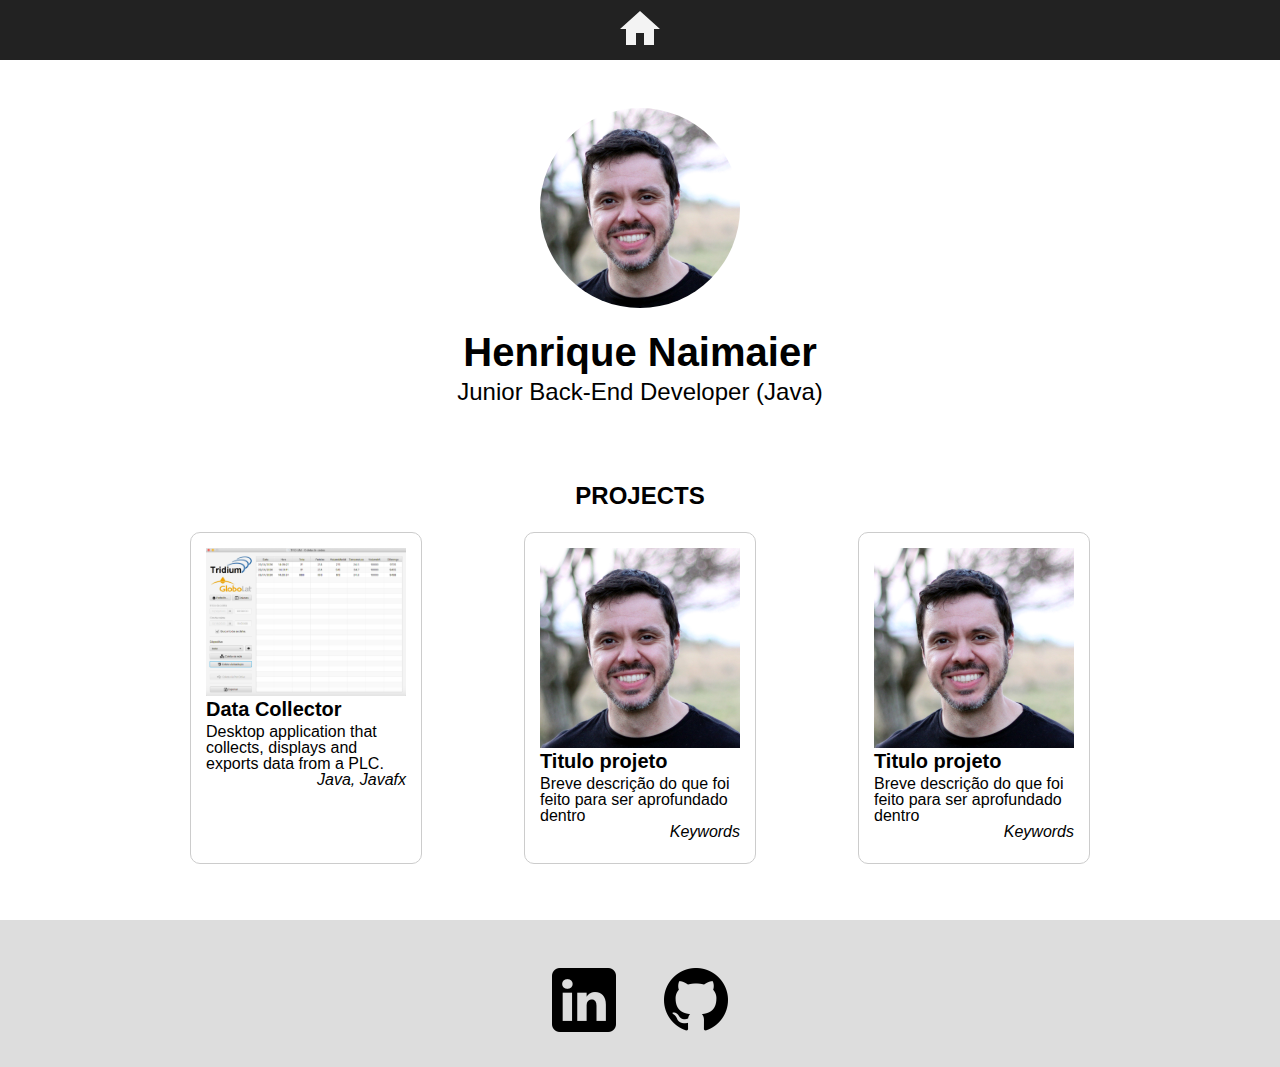
==== index.html @ f306fa06 "Rewrite alt image properties" ====
<!DOCTYPE html>
<html lang="en">
<head>
    <meta charset="UTF-8">
    <meta http-equiv="X-UA-Compatible" content="IE=edge">
    <meta name="viewport" content="width=device-width, initial-scale=1.0">
    <title>Henrique Naimaier</title>
    <link rel="stylesheet" href="css/reset.css">
    <link rel="stylesheet" href="css/base.css">
    <link rel="stylesheet" href="css/index.css">
</head>
<body>
    <nav class="navigation container">
        <ul>
            <li>
                <a href="index.html">
                    <img src="img/iconfinder_home_326656.svg" alt="Home link" class="navigation-icon">
                </a>
            </li>
        </ul>
    </nav>
    
    <main>
        <section class="profile container">
            <img id="profile__pic" src="img/IMG_0506.JPG" alt="My Picture" height="200px" width="200px">
            <h1 class="profile__title">Henrique Naimaier</h1>
            <p class="profile__subtitle">Junior Back-End Developer (Java)</p>
        </section>
        <section class="projects container">
            <h2 class="projects__title">PROJECTS</h2>
            <ul class="projects__project-list">
                <li>
                    <a href="coletor.html" class="projects__project-item">
                        <img src="img/collector/coletor.png" alt="Imagem projeto" class="projects__project-image">
                        <h3 class="projects__project-title">Data Collector</h3>
                        <p class="projects__project-text">Desktop application that collects, displays and exports data from a PLC.</p>
                        <p class="projects__project-keywords">Java, Javafx</p>
                    </a>
                </li>
                <li>
                    <a href="#" class="projects__project-item">
                        <img src="img/IMG_0506.JPG" alt="Imagem projeto" width="200px" height="200px">
                        <h3 class="projects__project-title">Titulo projeto</h3>
                        <p class="projects__project-text">Breve descrição do que foi feito para ser aprofundado dentro</p>
                        <p class="projects__project-keywords">Keywords</p>
                    </a>
                </li>
                <li>
                    <a href="#" class="projects__project-item">
                        <img src="img/IMG_0506.JPG" alt="Imagem projeto" width="200px" height="200px">
                        <h3 class="projects__project-title">Titulo projeto</h3>
                        <p class="projects__project-text">Breve descrição do que foi feito para ser aprofundado dentro</p>
                        <p class="projects__project-keywords">Keywords</p>
                    </a>
                </li>
            </ul>
        </section>
    </main>

    <footer class="footer container">
        <ul class="footer__social-links">
            <li>
                <a href="https://www.linkedin.com/in/naimaier/" class="footer__social-item">
                    <img src="img/iconfinder_Rounded_Linkedin2_svg_5282542-64.png" alt="LinkedIn link">
                </a>
            </li>
            <li>
                <a href="https://github.com/naimaier" class="footer__social-item">
                    <img src="img/iconfinder_mark-github_298822-64.png" alt="Github link">
                </a>
            </li>
        </ul>
    </footer>
</body>
</html>
---- css/base.css ----
body {
    font-family: 'Open Sans', sans-serif;
}

.container {
    padding-left: 6%;
    padding-right: 6%;
}

.navigation {
    background-color: #222; 
    height: 60px;
    text-align: center;
}

.navigation-icon {
    width: 40px; 
    margin-top: 10px; 
    opacity: 95%;
}

.footer {
    display: flex;
    flex-direction: column;
    align-items: center;
    background-color: #DDD;

    padding-top: 3rem;
    padding-bottom: 2rem;
}

.footer__social-links {
    display: flex;
}

.footer__social-item {
    padding: 1.5rem;
}

@media screen and (min-width: 1024px) {
    .container {
        padding-left: calc((100% - 900px) / 2);
        padding-right: calc((100% - 900px) / 2);
    }
}
---- css/index.css ----
.profile {
    padding-top: 3rem;
    padding-bottom: 2rem;
}

#profile__pic {
    border-radius: 50%;
    display: block;
    margin-left: auto;
    margin-right: auto;
}

.profile__title {
    text-align: center;
    font-size: 2.5rem;
    font-weight: bold;

    margin-top: 1.5rem;
}

.profile__subtitle {
    text-align: center;
    font-size: 1.5rem;
    font-weight: 300;
    margin-top: 0.5rem;
}

.projects {
    padding-top: 3rem;
    padding-bottom: 2rem;
}

.projects__title {
    text-align: center;
    font-size: 1.5rem;
    font-weight: bold;
    margin-bottom: 1.5rem;
}

.projects__project-list {
    display: flex;
    flex-direction: column;
    align-items: center;
}

.projects__project-item {
    display: block;
    border: 1px solid #ccc;
    border-radius: 10px;
    padding: 15px;
    margin-bottom: 1.5rem;

    width: 200px;
    height: 300px;
}

.projects__project-image {
    max-width: 200px;
    max-height: 200px;
}

.projects__project-title {
    font-size: 1.25rem;
    font-weight: bold;
}

.projects__project-text {
    font-size: 1rem;
    font-weight: 200;
    margin-top: 0.3rem;
}

.projects__project-keywords {
    font-size: 1rem;
    font-weight: 200;
    font-style: italic;
    text-align: right;
}

@media screen and (min-width: 1024px) {
    .projects__project-list {
        flex-direction: row;
        justify-content: space-between;
        align-items: flex-end;
    }
}
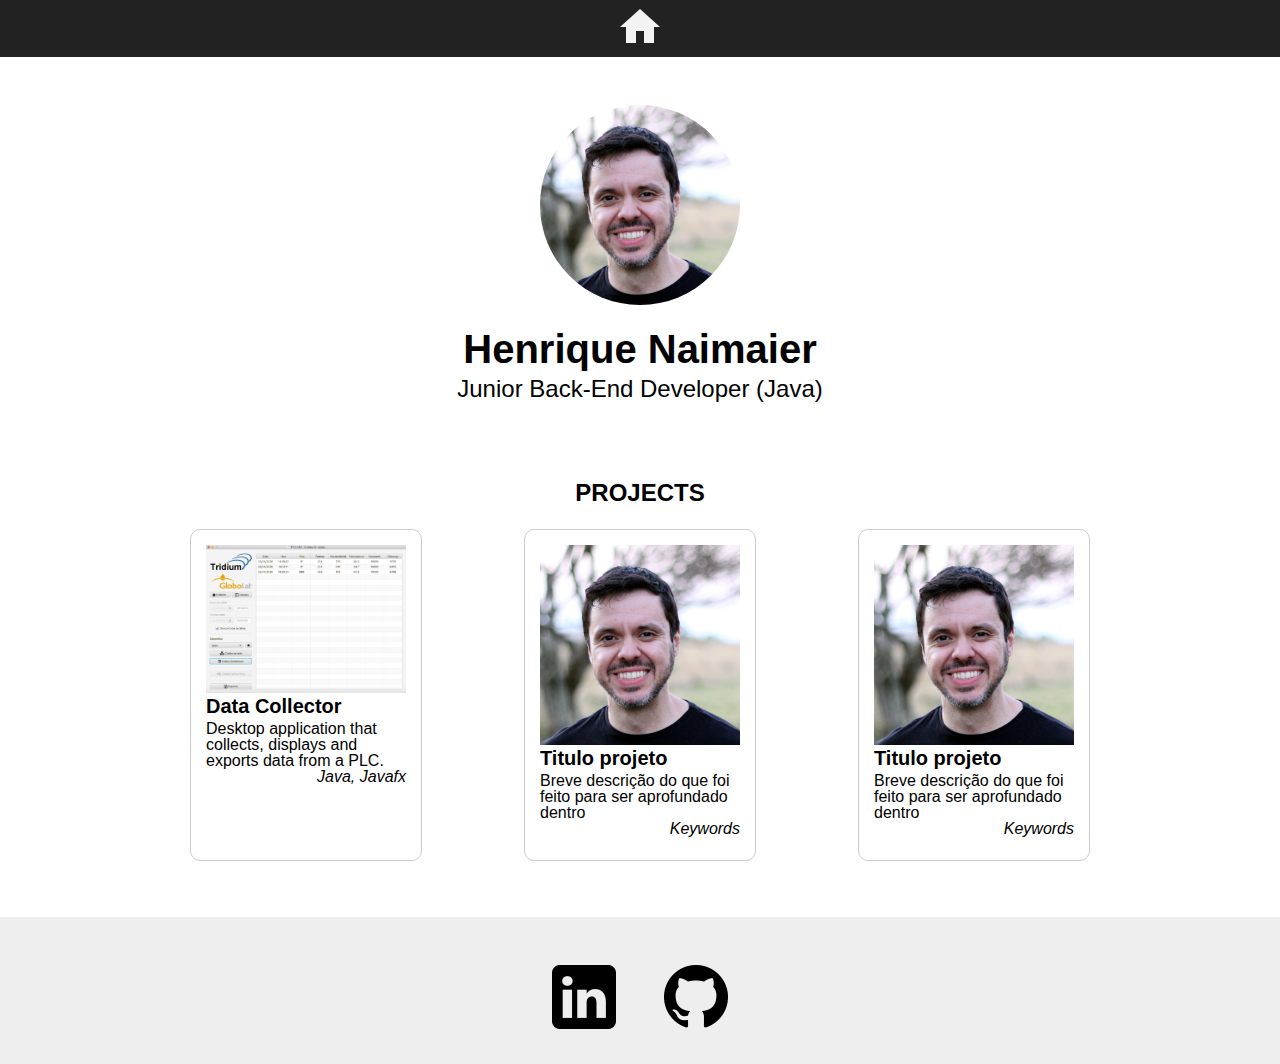
==== commit dc494ed3: "Include header tag and some style changes" ====
--- a/index.html
+++ b/index.html
@@ -10,15 +10,17 @@
     <link rel="stylesheet" href="css/index.css">
 </head>
 <body>
-    <nav class="navigation container">
-        <ul>
-            <li>
-                <a href="index.html">
-                    <img src="img/iconfinder_home_326656.svg" alt="Home link" class="navigation-icon">
-                </a>
-            </li>
-        </ul>
-    </nav>
+    <header class="header container">
+        <nav class="header__navigation">
+            <ul>
+                <li>
+                    <a href="index.html">
+                        <img src="img/iconfinder_home_326656.svg" alt="Home link" class="header__nav-icon">
+                    </a>
+                </li>
+            </ul>
+        </nav>
+    </header>
     
     <main>
         <section class="profile container">
--- a/css/base.css
+++ b/css/base.css
@@ -1,5 +1,9 @@
 body {
     font-family: 'Open Sans', sans-serif;
+}
+
+i {
+    font-style: italic;
 }
 
 .container {
@@ -7,15 +11,18 @@
     padding-right: 6%;
 }
 
-.navigation {
-    background-color: #222; 
-    height: 60px;
+.header {
+    background-color: #222;
+    padding-top: .5rem;
+    padding-bottom: .5rem;
+}
+
+.header__navigation {
     text-align: center;
 }
 
-.navigation-icon {
-    width: 40px; 
-    margin-top: 10px; 
+.header__nav-icon {
+    width: 40px;  
     opacity: 95%;
 }
 
@@ -23,7 +30,7 @@
     display: flex;
     flex-direction: column;
     align-items: center;
-    background-color: #DDD;
+    background-color: #EEE;
 
     padding-top: 3rem;
     padding-bottom: 2rem;
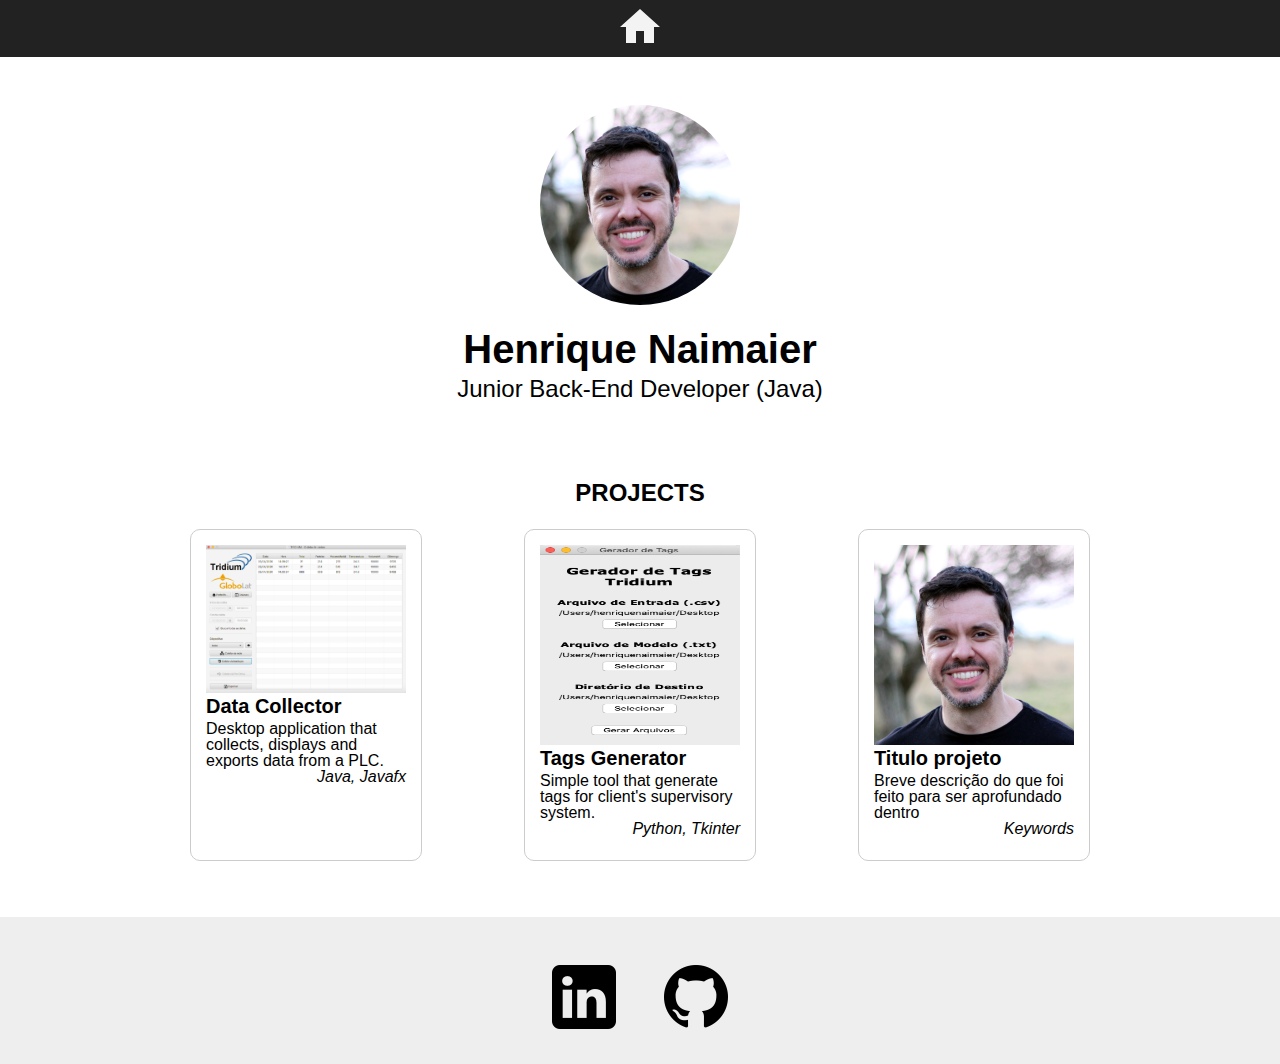
==== commit 8747b569: "Added Tags Generator project" ====
--- a/index.html
+++ b/index.html
@@ -33,18 +33,18 @@
             <ul class="projects__project-list">
                 <li>
                     <a href="coletor.html" class="projects__project-item">
-                        <img src="img/collector/coletor.png" alt="Imagem projeto" class="projects__project-image">
+                        <img src="img/collector/coletor.png" alt="Data Collector Screenshot" class="projects__project-image">
                         <h3 class="projects__project-title">Data Collector</h3>
                         <p class="projects__project-text">Desktop application that collects, displays and exports data from a PLC.</p>
                         <p class="projects__project-keywords">Java, Javafx</p>
                     </a>
                 </li>
                 <li>
-                    <a href="#" class="projects__project-item">
-                        <img src="img/IMG_0506.JPG" alt="Imagem projeto" width="200px" height="200px">
-                        <h3 class="projects__project-title">Titulo projeto</h3>
-                        <p class="projects__project-text">Breve descrição do que foi feito para ser aprofundado dentro</p>
-                        <p class="projects__project-keywords">Keywords</p>
+                    <a href="tags-generator.html" class="projects__project-item">
+                        <img src="img/tags-generator/tags-generator-screenshot.png" alt="Tags Generator Screenshot" width="200px" height="200px">
+                        <h3 class="projects__project-title">Tags Generator</h3>
+                        <p class="projects__project-text">Simple tool that generate tags for client's supervisory system.</p>
+                        <p class="projects__project-keywords">Python, Tkinter</p>
                     </a>
                 </li>
                 <li>
--- a/css/base.css
+++ b/css/base.css
@@ -4,6 +4,10 @@
 
 i {
     font-style: italic;
+}
+
+b {
+    font-weight: bold;
 }
 
 .container {
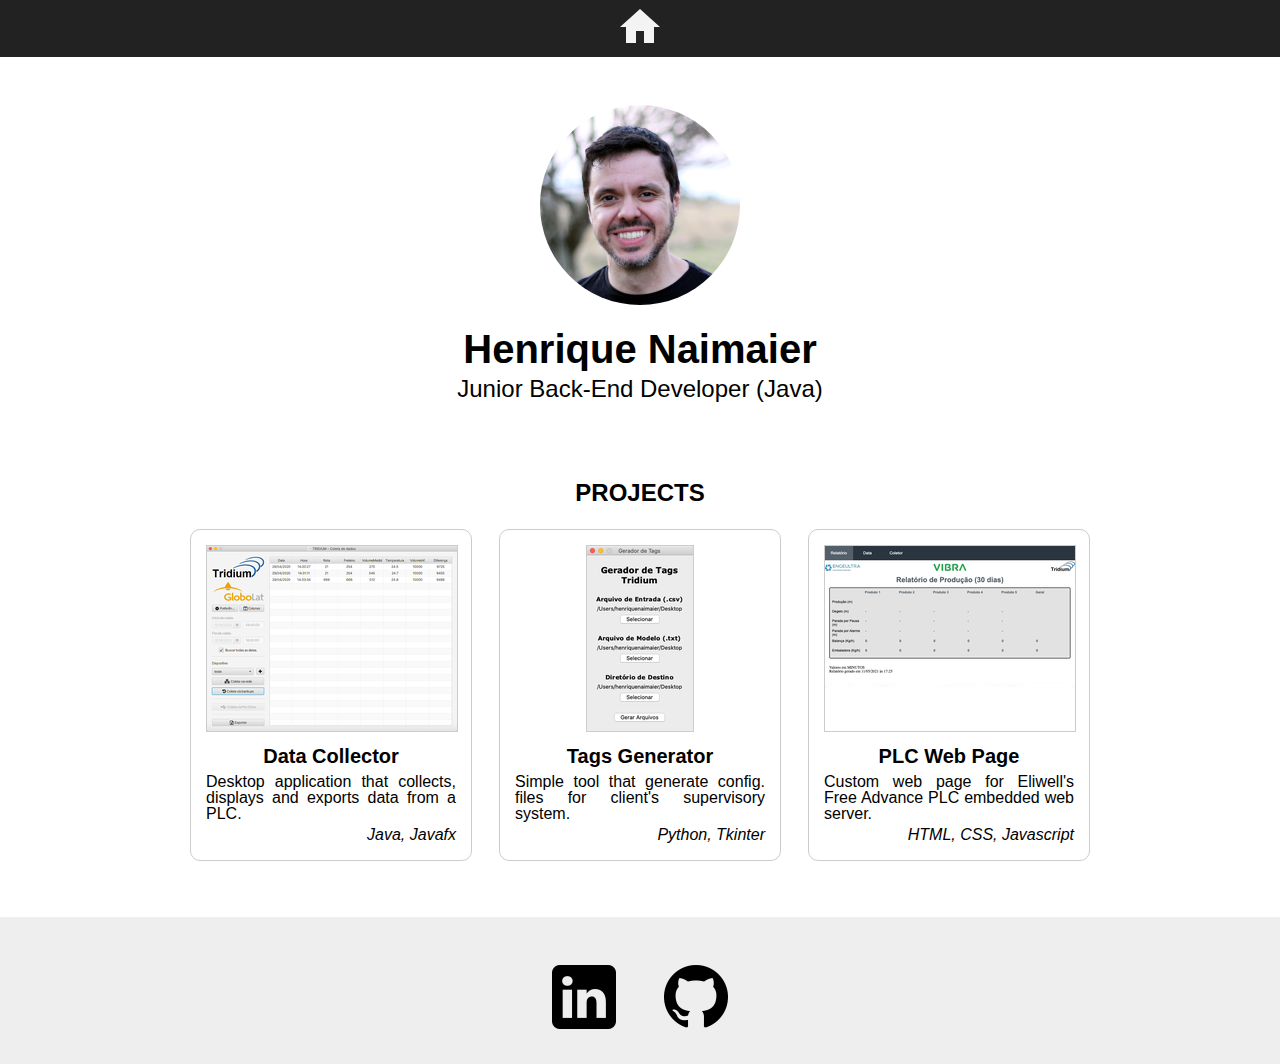
==== commit 59b114af: "Changed projects thumbnails" ====
--- a/index.html
+++ b/index.html
@@ -33,26 +33,35 @@
             <ul class="projects__project-list">
                 <li>
                     <a href="coletor.html" class="projects__project-item">
-                        <img src="img/collector/coletor.png" alt="Data Collector Screenshot" class="projects__project-image">
+                        <img src="img/collector/thumbnail.png" alt="Data Collector Screenshot" 
+                            class="projects__project-image">
                         <h3 class="projects__project-title">Data Collector</h3>
-                        <p class="projects__project-text">Desktop application that collects, displays and exports data from a PLC.</p>
+                        <p class="projects__project-text">
+                            Desktop application that collects, displays and exports data from a PLC.
+                        </p>
                         <p class="projects__project-keywords">Java, Javafx</p>
                     </a>
                 </li>
                 <li>
                     <a href="tags-generator.html" class="projects__project-item">
-                        <img src="img/tags-generator/tags-generator-screenshot.png" alt="Tags Generator Screenshot" width="200px" height="200px">
+                        <img src="img/tags-generator/thumbnail.png" alt="Tags Generator Screenshot" 
+                            class="projects__project-image">
                         <h3 class="projects__project-title">Tags Generator</h3>
-                        <p class="projects__project-text">Simple tool that generate tags for client's supervisory system.</p>
+                        <p class="projects__project-text">
+                            Simple tool that generate config. files for client's supervisory system.
+                        </p>
                         <p class="projects__project-keywords">Python, Tkinter</p>
                     </a>
                 </li>
                 <li>
                     <a href="#" class="projects__project-item">
-                        <img src="img/IMG_0506.JPG" alt="Imagem projeto" width="200px" height="200px">
-                        <h3 class="projects__project-title">Titulo projeto</h3>
-                        <p class="projects__project-text">Breve descrição do que foi feito para ser aprofundado dentro</p>
-                        <p class="projects__project-keywords">Keywords</p>
+                        <img src="img/plc-webpage/thumbnail.png" alt="Imagem projeto" 
+                            class="projects__project-image">
+                        <h3 class="projects__project-title">PLC Web Page</h3>
+                        <p class="projects__project-text">
+                            Custom web page for Eliwell's Free Advance PLC embedded web server.
+                        </p>
+                        <p class="projects__project-keywords">HTML, CSS, Javascript</p>
                     </a>
                 </li>
             </ul>
--- a/css/index.css
+++ b/css/index.css
@@ -49,25 +49,29 @@
     border-radius: 10px;
     padding: 15px;
     margin-bottom: 1.5rem;
+    text-align: center;
 
-    width: 200px;
+    width: 250px;
     height: 300px;
 }
 
 .projects__project-image {
-    max-width: 200px;
-    max-height: 200px;
+    max-width: 250px;
+    max-height: 185px;
+    border: 1px solid #ccc;
 }
 
 .projects__project-title {
+    margin-top: .7rem;
     font-size: 1.25rem;
     font-weight: bold;
 }
 
 .projects__project-text {
+    text-align: justify;
     font-size: 1rem;
     font-weight: 200;
-    margin-top: 0.3rem;
+    margin-top: 0.5rem;
 }
 
 .projects__project-keywords {
@@ -75,6 +79,7 @@
     font-weight: 200;
     font-style: italic;
     text-align: right;
+    margin-top: .3rem;
 }
 
 @media screen and (min-width: 1024px) {
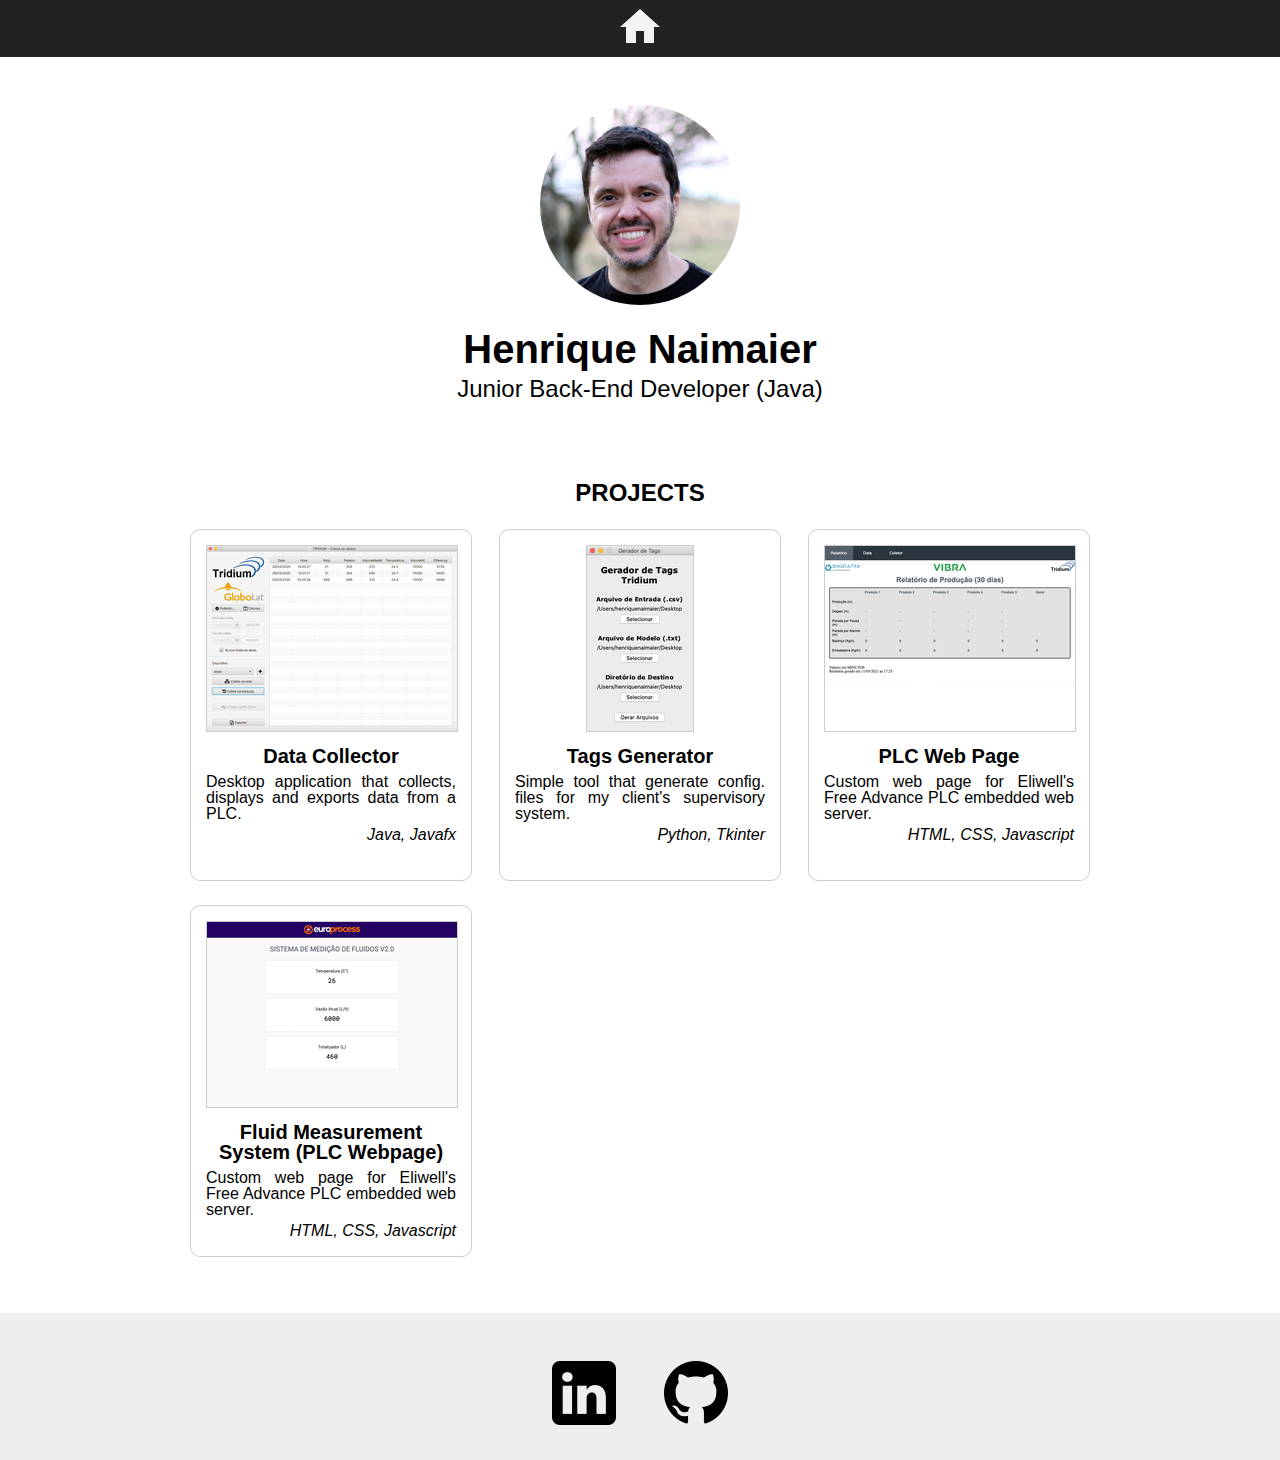
==== commit ac8d1b2b: "Added europrocess project" ====
--- a/index.html
+++ b/index.html
@@ -48,16 +48,27 @@
                             class="projects__project-image">
                         <h3 class="projects__project-title">Tags Generator</h3>
                         <p class="projects__project-text">
-                            Simple tool that generate config. files for client's supervisory system.
+                            Simple tool that generate config. files for my client's supervisory system.
                         </p>
                         <p class="projects__project-keywords">Python, Tkinter</p>
                     </a>
                 </li>
                 <li>
-                    <a href="#" class="projects__project-item">
+                    <a href="plc-webpage.html" class="projects__project-item">
                         <img src="img/plc-webpage/thumbnail.png" alt="Imagem projeto" 
                             class="projects__project-image">
                         <h3 class="projects__project-title">PLC Web Page</h3>
+                        <p class="projects__project-text">
+                            Custom web page for Eliwell's Free Advance PLC embedded web server.
+                        </p>
+                        <p class="projects__project-keywords">HTML, CSS, Javascript</p>
+                    </a>
+                </li>
+                <li>
+                    <a href="europrocess-plc-webpage.html" class="projects__project-item">
+                        <img src="img/europrocess-plc-webpage/thumbnail.png" alt="Imagem projeto" 
+                            class="projects__project-image">
+                        <h3 class="projects__project-title">Fluid Measurement System (PLC Webpage)</h3>
                         <p class="projects__project-text">
                             Custom web page for Eliwell's Free Advance PLC embedded web server.
                         </p>
--- a/css/index.css
+++ b/css/index.css
@@ -39,8 +39,10 @@
 
 .projects__project-list {
     display: flex;
-    flex-direction: column;
-    align-items: center;
+    flex-wrap: wrap;
+    justify-content: space-evenly;
+    /* flex-direction: column; */
+    /* align-items: center; */
 }
 
 .projects__project-item {
@@ -52,7 +54,7 @@
     text-align: center;
 
     width: 250px;
-    height: 300px;
+    height: 320px;
 }
 
 .projects__project-image {
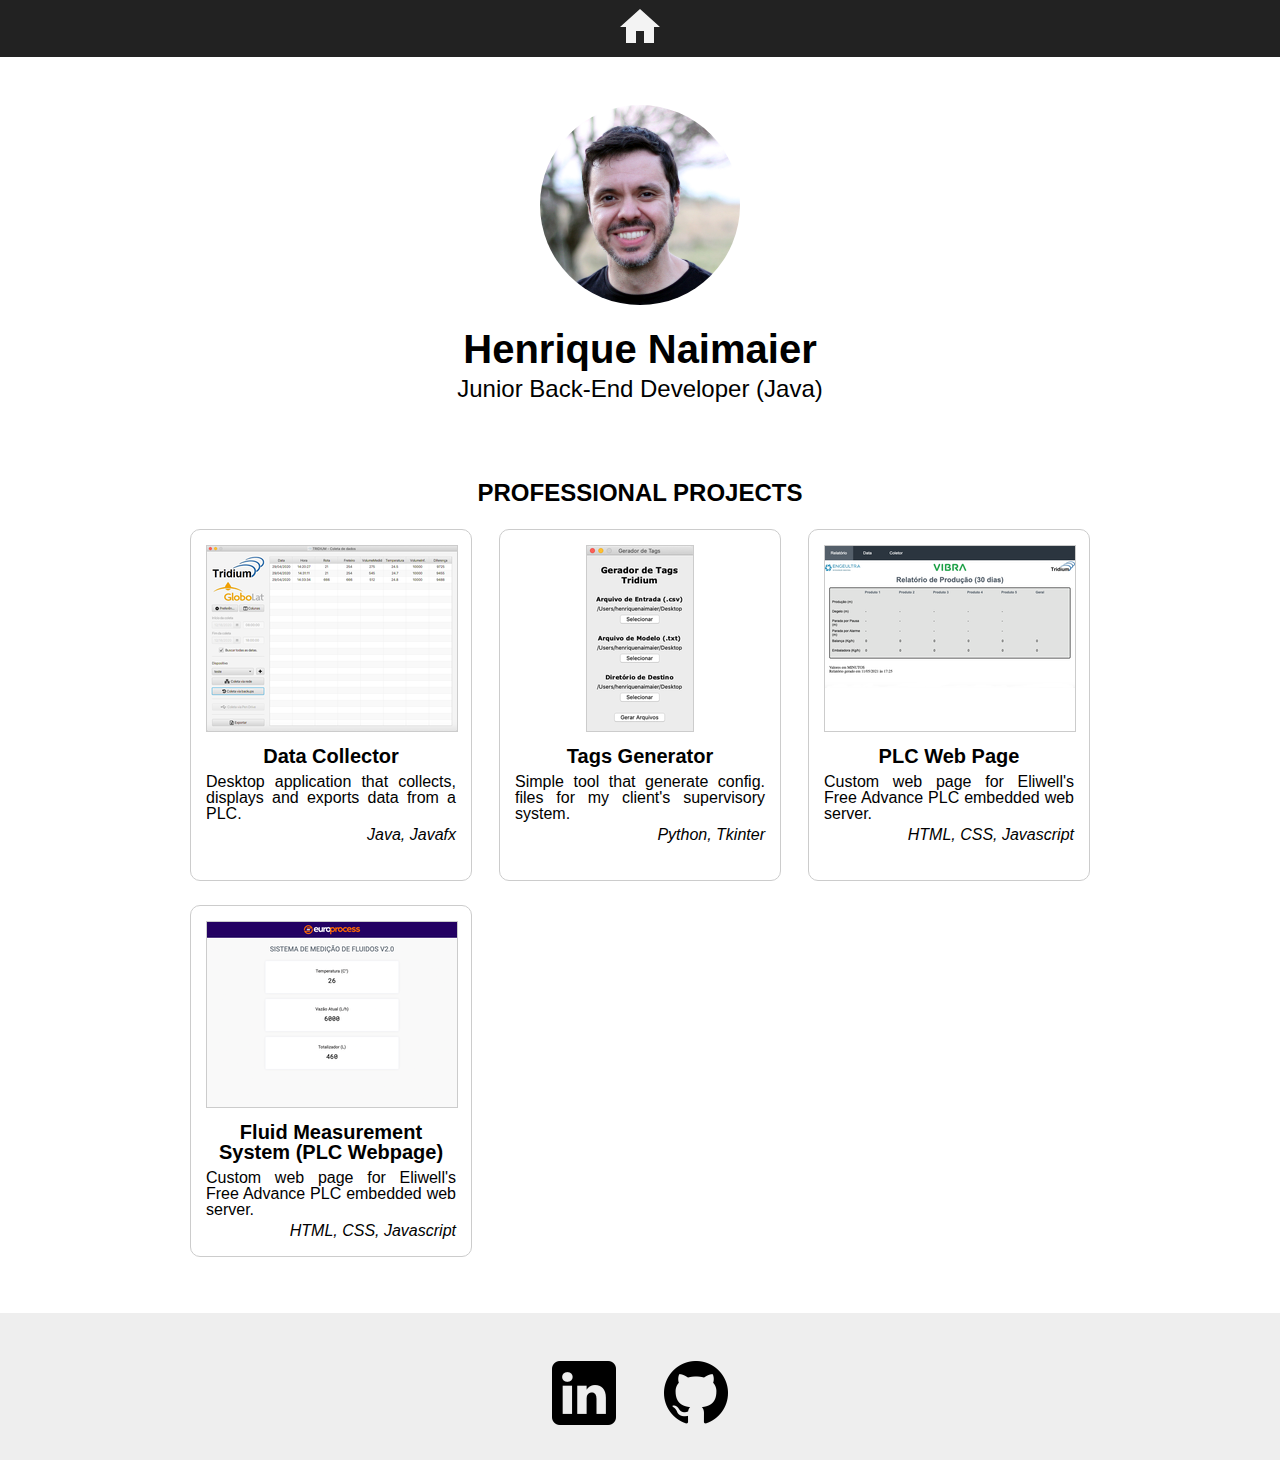
==== commit 5453b337: "Changed some text" ====
--- a/index.html
+++ b/index.html
@@ -29,7 +29,7 @@
             <p class="profile__subtitle">Junior Back-End Developer (Java)</p>
         </section>
         <section class="projects container">
-            <h2 class="projects__title">PROJECTS</h2>
+            <h2 class="projects__title">PROFESSIONAL PROJECTS</h2>
             <ul class="projects__project-list">
                 <li>
                     <a href="coletor.html" class="projects__project-item">
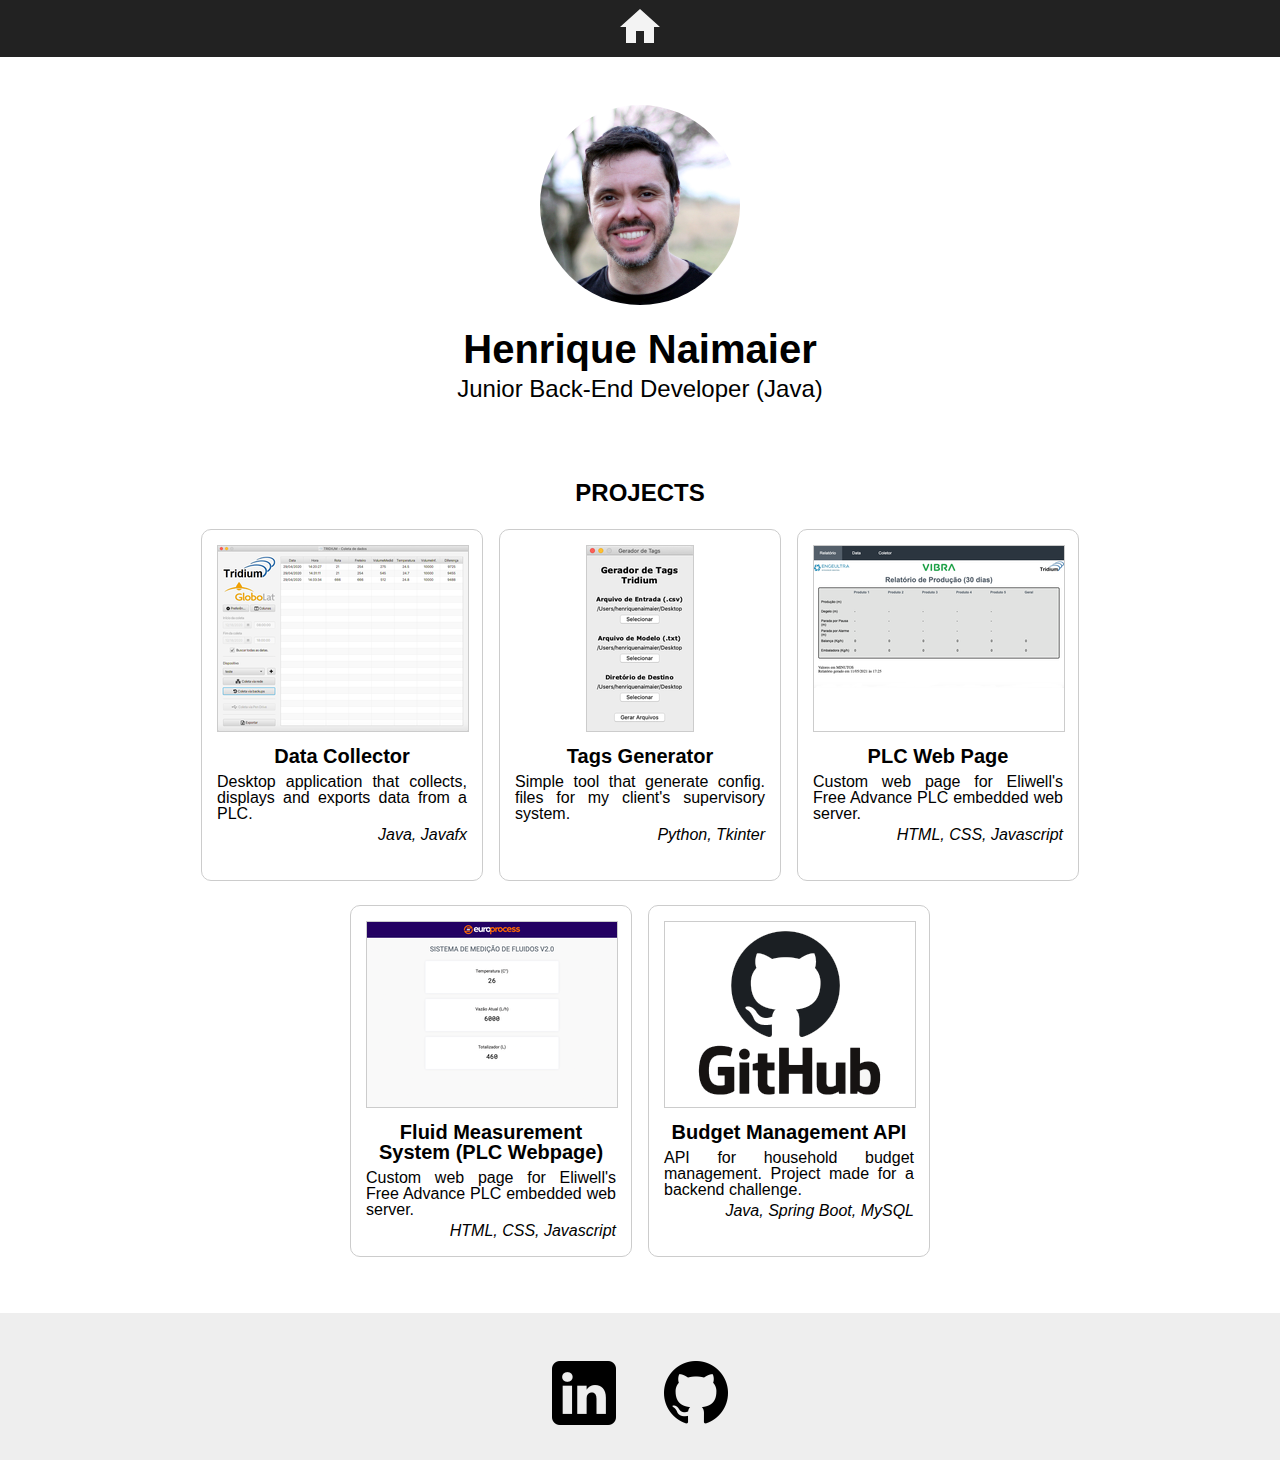
==== commit 9b8234ee: "Added backend challenge 4 link" ====
--- a/index.html
+++ b/index.html
@@ -29,7 +29,7 @@
             <p class="profile__subtitle">Junior Back-End Developer (Java)</p>
         </section>
         <section class="projects container">
-            <h2 class="projects__title">PROFESSIONAL PROJECTS</h2>
+            <h2 class="projects__title">PROJECTS</h2>
             <ul class="projects__project-list">
                 <li>
                     <a href="coletor.html" class="projects__project-item">
@@ -75,6 +75,17 @@
                         <p class="projects__project-keywords">HTML, CSS, Javascript</p>
                     </a>
                 </li>
+                <li>
+                    <a href="https://github.com/naimaier/alura-backend-challenge-08-2022" target="_blank" class="projects__project-item">
+                        <img src="img/budget/github.png" alt="Data Collector Screenshot" 
+                            class="projects__project-image">
+                        <h3 class="projects__project-title">Budget Management API</h3>
+                        <p class="projects__project-text">
+                            API for household budget management. Project made for a backend challenge.
+                        </p>
+                        <p class="projects__project-keywords">Java, Spring Boot, MySQL</p>
+                    </a>
+                </li>
             </ul>
         </section>
     </main>
--- a/css/index.css
+++ b/css/index.css
@@ -87,7 +87,11 @@
 @media screen and (min-width: 1024px) {
     .projects__project-list {
         flex-direction: row;
-        justify-content: space-between;
+        justify-content: center;
         align-items: flex-end;
     }
+    .projects__project-item {
+        margin-left: 8px;
+        margin-right: 8px;
+    }
 }